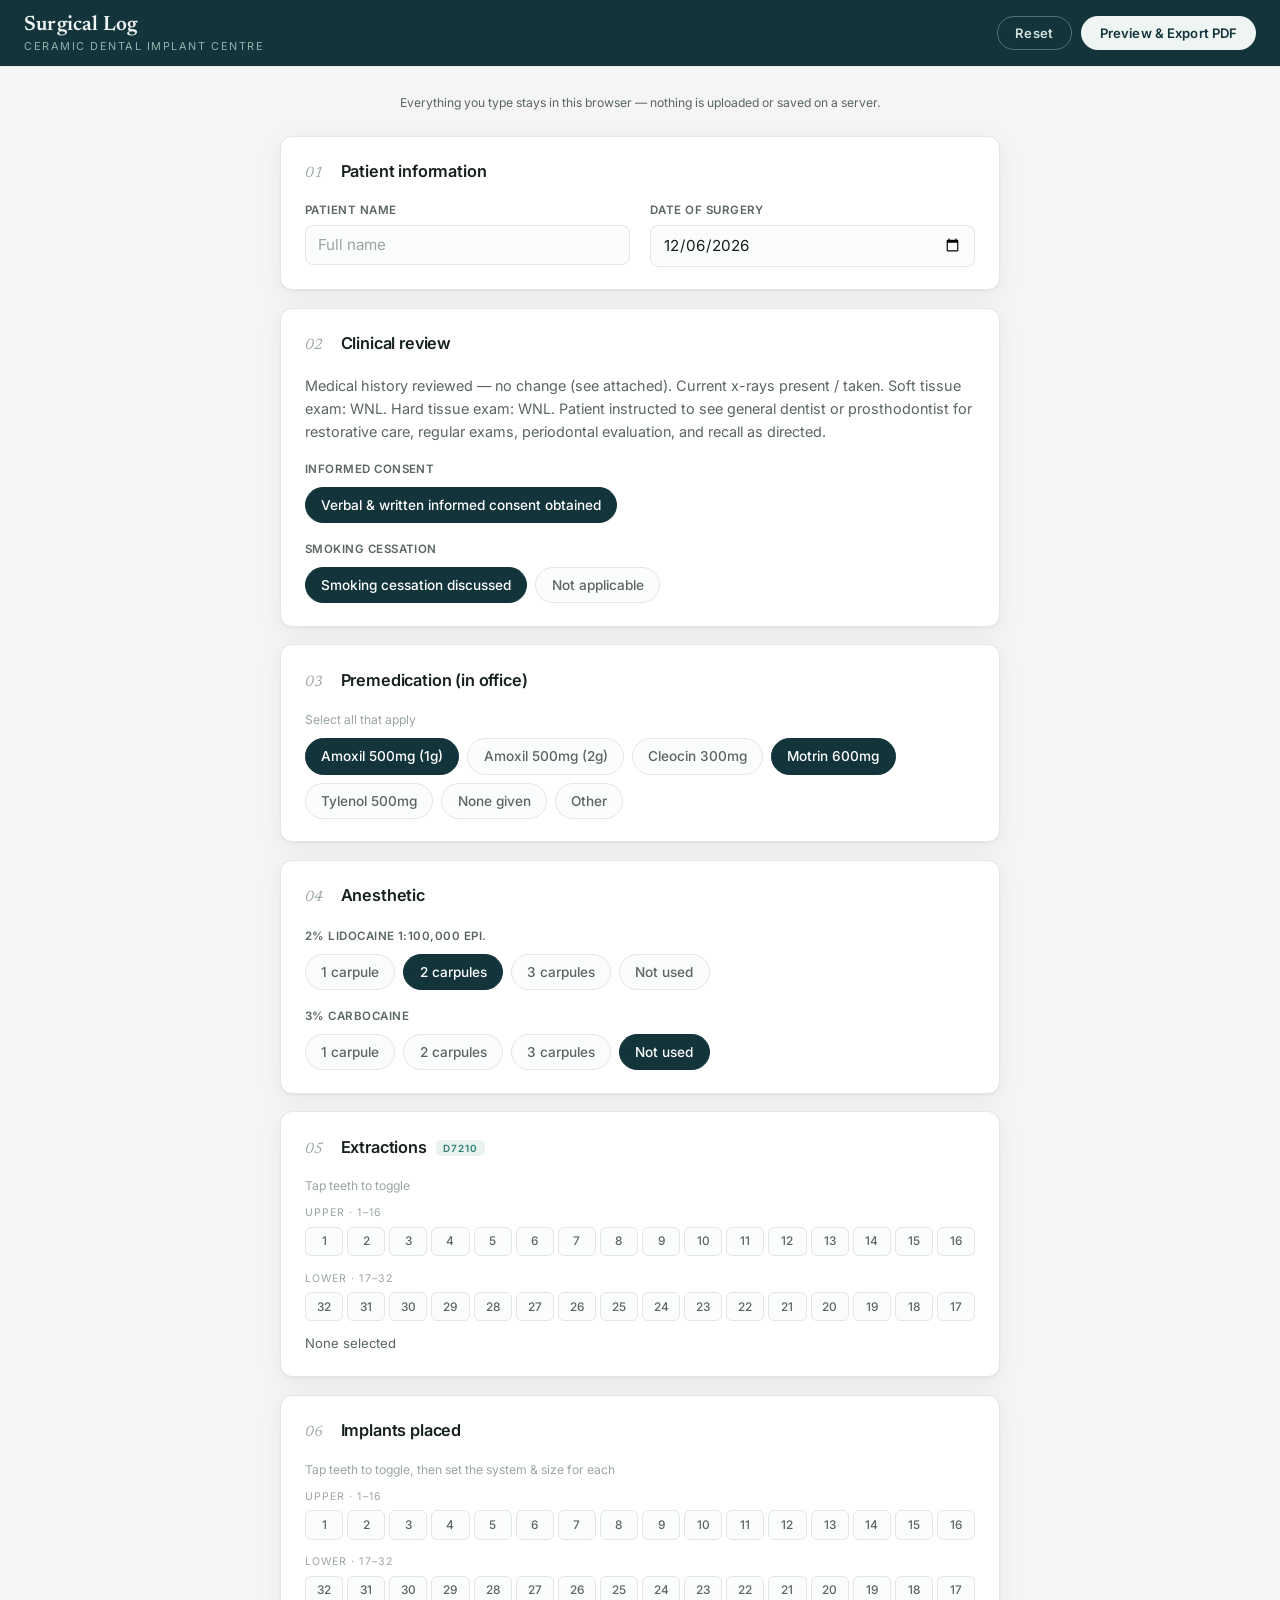
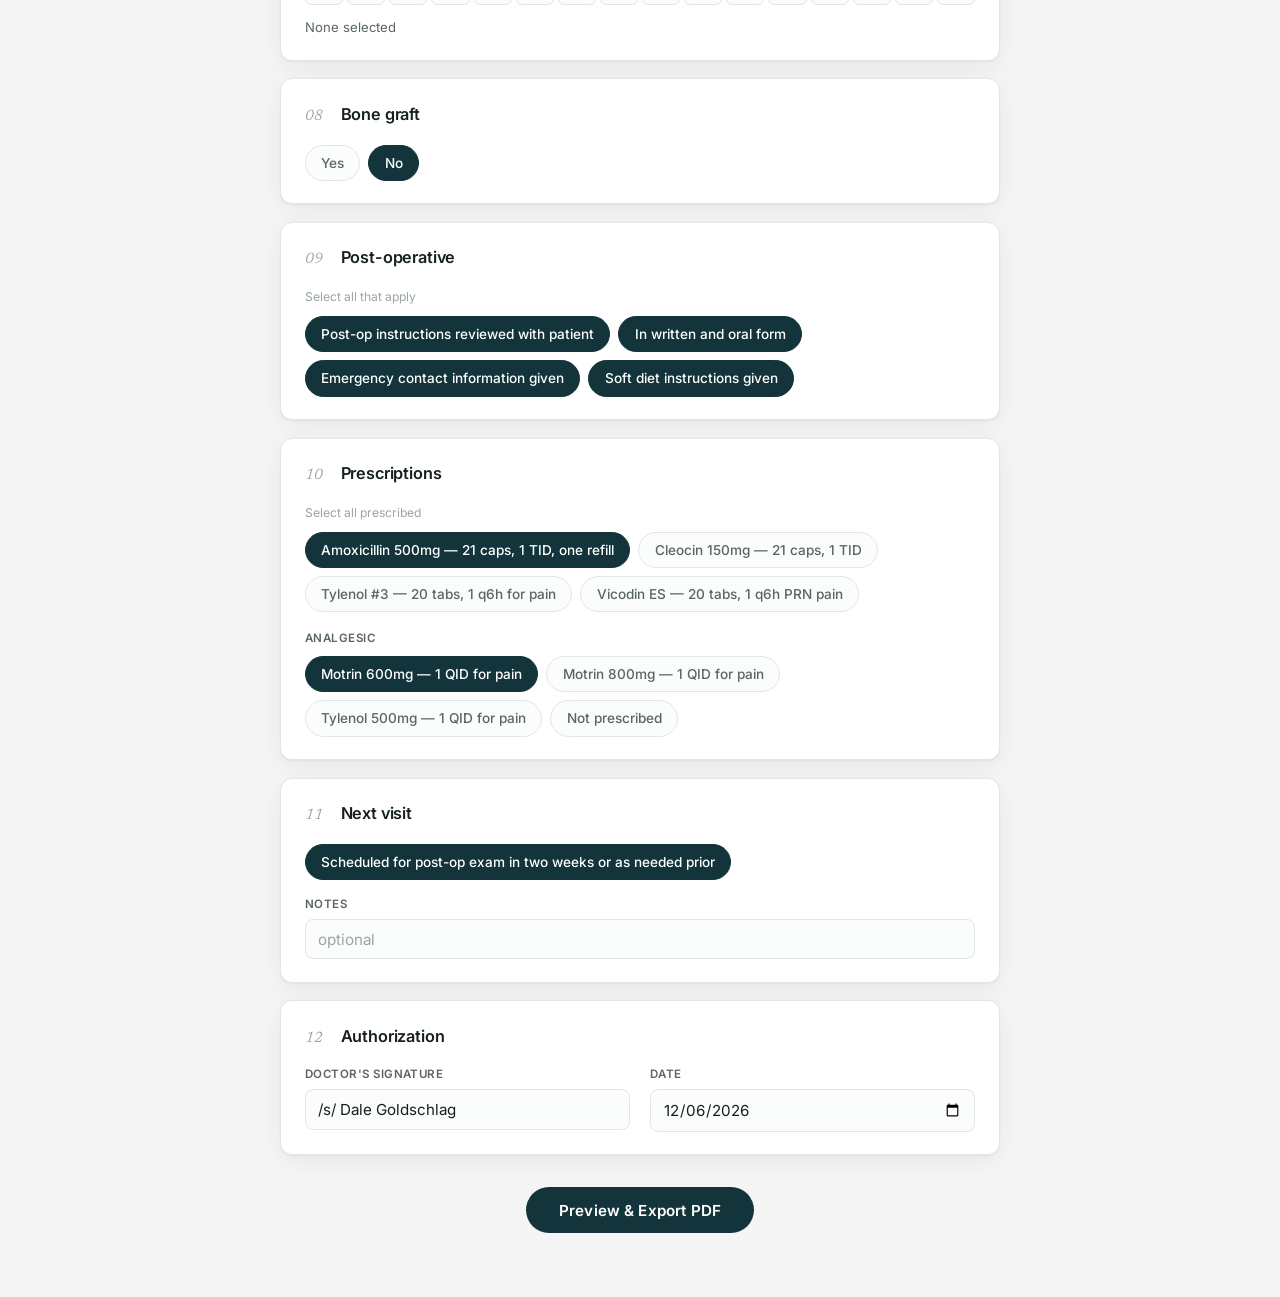
==== index.html @ 88b41957 "Rebuild surgical log as static web app with clean PDF export Clean form UI for data entry that gener" ====
<!DOCTYPE html>
<html lang="en">
<head>
<meta charset="UTF-8" />
<meta name="viewport" content="width=device-width, initial-scale=1.0, viewport-fit=cover" />
<title>Surgical Log — Ceramic Dental Implant Centre</title>
<meta name="description" content="Surgical log for the Ceramic Dental Implant Centre. Fills entirely in your browser — no data is sent anywhere." />
<meta name="theme-color" content="#13343b" />
<link rel="manifest" href="manifest.webmanifest" />
<link rel="icon" href="favicon.svg" type="image/svg+xml" />
<link rel="apple-touch-icon" href="favicon.svg" />
<meta name="apple-mobile-web-app-capable" content="yes" />
<meta name="apple-mobile-web-app-status-bar-style" content="black-translucent" />
<meta name="apple-mobile-web-app-title" content="Surgical Log" />
<link rel="preconnect" href="https://fonts.googleapis.com" />
<link rel="preconnect" href="https://fonts.gstatic.com" crossorigin />
<link href="https://fonts.googleapis.com/css2?family=Newsreader:opsz,wght@6..72,400;6..72,500;6..72,600&family=Inter:wght@400;500;600;700&display=swap" rel="stylesheet" />
<link rel="stylesheet" href="assets/app.css" />
</head>
<body>

<!-- ───────────────────────── Top bar ───────────────────────── -->
<header class="topbar">
  <div class="topbar__brand">
    <span class="topbar__title">Surgical Log</span>
    <span class="topbar__sub">Ceramic Dental Implant Centre</span>
  </div>
  <div class="topbar__actions">
    <button class="btn btn--ghost" id="resetBtn" type="button">Reset</button>
    <button class="btn btn--primary" id="previewBtn" type="button">Preview &amp; Export PDF</button>
  </div>
</header>

<main class="app" id="app">
  <p class="privacy-note">
    Everything you type stays in this browser — nothing is uploaded or saved on a server.
  </p>

  <!-- 01 Patient -->
  <section class="card" data-section="patient">
    <div class="card__head"><span class="card__num">01</span><h2>Patient information</h2></div>
    <div class="grid-2">
      <label class="field">
        <span class="field__label">Patient name</span>
        <input class="field__input" type="text" id="patientName" placeholder="Full name" autocomplete="off" />
      </label>
      <label class="field">
        <span class="field__label">Date of surgery</span>
        <input class="field__input" type="date" id="surgeryDate" />
      </label>
    </div>
  </section>

  <!-- 02 Clinical review -->
  <section class="card" data-section="clinical">
    <div class="card__head"><span class="card__num">02</span><h2>Clinical review</h2></div>
    <p class="card__note">
      Medical history reviewed — no change (see attached). Current x-rays present / taken.
      Soft tissue exam: WNL. Hard tissue exam: WNL. Patient instructed to see general dentist or
      prosthodontist for restorative care, regular exams, periodontal evaluation, and recall as directed.
    </p>
    <div class="control">
      <span class="control__label">Informed consent</span>
      <div class="chips" data-group="consent" data-mode="toggle"></div>
    </div>
    <div class="control">
      <span class="control__label">Smoking cessation</span>
      <div class="chips" data-group="smoking" data-mode="single"></div>
    </div>
  </section>

  <!-- 03 Premedication -->
  <section class="card" data-section="premed">
    <div class="card__head"><span class="card__num">03</span><h2>Premedication (in office)</h2></div>
    <span class="control__hint">Select all that apply</span>
    <div class="chips" data-group="premed" data-mode="multi"></div>
    <label class="field field--inline" id="premedOtherRow" hidden>
      <span class="field__label">Other</span>
      <input class="field__input" type="text" id="premedOther" placeholder="specify medication / dose" autocomplete="off" />
    </label>
  </section>

  <!-- 04 Anesthetic -->
  <section class="card" data-section="anesthetic">
    <div class="card__head"><span class="card__num">04</span><h2>Anesthetic</h2></div>
    <div class="control">
      <span class="control__label">2% Lidocaine 1:100,000 epi.</span>
      <div class="chips" data-group="lido" data-mode="single"></div>
    </div>
    <div class="control">
      <span class="control__label">3% Carbocaine</span>
      <div class="chips" data-group="carbo" data-mode="single"></div>
    </div>
  </section>

  <!-- 05 Extractions -->
  <section class="card" data-section="extractions">
    <div class="card__head"><span class="card__num">05</span><h2>Extractions <span class="card__code">D7210</span></h2></div>
    <span class="control__hint">Tap teeth to toggle</span>
    <div class="teeth" id="extractionTeeth"></div>
    <p class="teeth__summary" id="extractionSummary">None selected</p>
  </section>

  <!-- 06 Implants -->
  <section class="card" data-section="implants">
    <div class="card__head"><span class="card__num">06</span><h2>Implants placed</h2></div>
    <span class="control__hint">Tap teeth to toggle, then set the system &amp; size for each</span>
    <div class="teeth" id="implantTeeth"></div>
    <p class="teeth__summary" id="implantSummary">None selected</p>

    <div class="implant-details" id="implantDetails"></div>

    <div class="control" id="loadControl" hidden>
      <span class="control__label">Load type</span>
      <div class="chips" data-group="load" data-mode="single"></div>
    </div>
  </section>

  <!-- 07 Prosthetics (only when loaded) -->
  <section class="card" data-section="prosth" id="prosthSection" hidden>
    <div class="card__head"><span class="card__num">07</span><h2>Immediate load / prosthetics</h2></div>
    <div class="chips" data-group="prosth" data-mode="single"></div>
    <p class="card__note card__note--strong" id="dentureNote" hidden>
      Patient instructed not to wear for at least one week; adjustments with general dentist or prosthodontist.
    </p>
  </section>

  <!-- 08 Bone graft -->
  <section class="card" data-section="bonegraft">
    <div class="card__head"><span class="card__num">08</span><h2>Bone graft</h2></div>
    <div class="chips" data-group="bonegraft" data-mode="single"></div>

    <div class="bonegraft-details" id="bonegraftDetails" hidden>
      <span class="control__hint">Graft site — tap teeth to toggle</span>
      <div class="teeth" id="bonegraftTeeth"></div>
      <p class="teeth__summary" id="bonegraftSummary">None selected</p>

      <div class="control">
        <span class="control__label">Graft material</span>
        <div class="chips" data-group="graftMaterial" data-mode="multi"></div>
      </div>
      <div class="control">
        <span class="control__label">Additional procedures</span>
        <div class="chips" data-group="graftProcedures" data-mode="multi"></div>
      </div>
    </div>
  </section>

  <!-- 09 Post-op -->
  <section class="card" data-section="postop">
    <div class="card__head"><span class="card__num">09</span><h2>Post-operative</h2></div>
    <span class="control__hint">Select all that apply</span>
    <div class="chips" data-group="postop" data-mode="multi"></div>
  </section>

  <!-- 10 Prescriptions -->
  <section class="card" data-section="rx">
    <div class="card__head"><span class="card__num">10</span><h2>Prescriptions</h2></div>
    <span class="control__hint">Select all prescribed</span>
    <div class="chips" data-group="rx" data-mode="multi"></div>
    <div class="control">
      <span class="control__label">Analgesic</span>
      <div class="chips" data-group="analgesic" data-mode="single"></div>
    </div>
  </section>

  <!-- 11 Next visit -->
  <section class="card" data-section="nextvisit">
    <div class="card__head"><span class="card__num">11</span><h2>Next visit</h2></div>
    <div class="chips" data-group="nextvisit" data-mode="toggle"></div>
    <label class="field field--inline">
      <span class="field__label">Notes</span>
      <input class="field__input" type="text" id="nextVisitNotes" placeholder="optional" autocomplete="off" />
    </label>
  </section>

  <!-- 12 Authorization -->
  <section class="card" data-section="auth">
    <div class="card__head"><span class="card__num">12</span><h2>Authorization</h2></div>
    <div class="grid-2">
      <label class="field">
        <span class="field__label">Doctor's signature</span>
        <input class="field__input" type="text" id="signature" />
      </label>
      <label class="field">
        <span class="field__label">Date</span>
        <input class="field__input" type="date" id="sigDate" />
      </label>
    </div>
  </section>

  <div class="app__footer">
    <button class="btn btn--primary btn--lg" id="previewBtn2" type="button">Preview &amp; Export PDF</button>
  </div>
</main>

<!-- ───────────────────────── Preview / export ───────────────────────── -->
<div class="overlay" id="previewOverlay" aria-hidden="true">
  <div class="overlay__bar">
    <span class="overlay__title">Document preview</span>
    <div class="overlay__actions">
      <button class="btn btn--ghost" id="closePreview" type="button">Back to form</button>
      <button class="btn btn--primary" id="savePdf" type="button">Save as PDF</button>
    </div>
  </div>
  <div class="overlay__scroll">
    <article class="note" id="note"></article>
  </div>
</div>

<script src="assets/app.js"></script>
</body>
</html>
---- assets/app.css ----
/* ============================================================
   Surgical Log — Ceramic Dental Implant Centre
   Form UI + typeset operative-note document
   ============================================================ */

*, *::before, *::after { box-sizing: border-box; margin: 0; padding: 0; }
[hidden] { display: none !important; }

:root {
  --bg:        #f4f5f4;
  --surface:   #ffffff;
  --ink:       #16201f;
  --ink-soft:  #5a6664;
  --ink-faint: #9aa6a3;
  --line:      #e2e6e4;
  --line-soft: #eceeed;
  --brand:     #13343b;   /* deep teal */
  --brand-2:   #1f5e63;
  --accent:    #2f7d76;
  --accent-bg: #e8f2ef;
  --danger:    #9a3b34;
  --radius:    12px;
  --radius-sm: 8px;
  --shadow:    0 1px 2px rgba(20,40,40,.05), 0 6px 24px rgba(20,40,40,.06);
  --sans: "Inter", system-ui, -apple-system, "Segoe UI", Roboto, sans-serif;
  --serif: "Newsreader", Georgia, "Times New Roman", serif;
}

html { background: var(--bg); }
body {
  font-family: var(--sans);
  color: var(--ink);
  background: var(--bg);
  -webkit-font-smoothing: antialiased;
  line-height: 1.5;
}

/* ───────────────── Top bar ───────────────── */
.topbar {
  position: sticky;
  top: 0;
  z-index: 20;
  display: flex;
  align-items: center;
  justify-content: space-between;
  gap: 1rem;
  padding: .85rem 1.5rem;
  padding-top: max(.85rem, env(safe-area-inset-top));
  background: var(--brand);
  color: #eef5f3;
  box-shadow: 0 1px 0 rgba(0,0,0,.04);
}
.topbar__brand { display: flex; flex-direction: column; line-height: 1.15; }
.topbar__title { font-family: var(--serif); font-size: 1.3rem; font-weight: 600; letter-spacing: .01em; }
.topbar__sub { font-size: .68rem; letter-spacing: .14em; text-transform: uppercase; color: #8fb3ab; margin-top: 2px; }
.topbar__actions { display: flex; gap: .6rem; }

/* ───────────────── Buttons ───────────────── */
.btn {
  font-family: var(--sans);
  font-size: .82rem;
  font-weight: 600;
  letter-spacing: .01em;
  border: 1px solid transparent;
  border-radius: 999px;
  padding: .5rem 1.1rem;
  cursor: pointer;
  transition: transform .04s ease, background .15s ease, border-color .15s ease, color .15s ease;
  white-space: nowrap;
}
.btn:active { transform: translateY(1px); }
.btn--primary { background: #eef5f3; color: var(--brand); }
.btn--primary:hover { background: #ffffff; }
.btn--ghost { background: transparent; color: #cfe0db; border-color: rgba(207,224,219,.35); }
.btn--ghost:hover { border-color: rgba(207,224,219,.7); color: #fff; }
.btn--lg { font-size: .95rem; padding: .8rem 2rem; }

/* In the form footer / overlay the primary button needs the inverse palette */
.app__footer .btn--primary,
.overlay__actions .btn--primary { background: var(--brand); color: #fff; }
.app__footer .btn--primary:hover,
.overlay__actions .btn--primary:hover { background: var(--brand-2); }
.overlay__actions .btn--ghost { color: var(--ink-soft); border-color: var(--line); }
.overlay__actions .btn--ghost:hover { border-color: var(--ink-soft); color: var(--ink); }

/* ───────────────── Layout ───────────────── */
.app { max-width: 760px; margin: 0 auto; padding: 1.5rem 1.25rem 4rem; }
.privacy-note {
  font-size: .76rem;
  color: var(--ink-soft);
  text-align: center;
  margin: .25rem 0 1.5rem;
}

.card {
  background: var(--surface);
  border: 1px solid var(--line);
  border-radius: var(--radius);
  box-shadow: var(--shadow);
  padding: 1.4rem 1.5rem;
  margin-bottom: 1.1rem;
}
.card__head { display: flex; align-items: baseline; gap: .7rem; margin-bottom: 1rem; }
.card__num {
  font-family: var(--serif);
  font-size: .95rem;
  font-style: italic;
  color: var(--ink-faint);
  min-width: 1.6em;
}
.card__head h2 { font-size: 1.02rem; font-weight: 600; letter-spacing: -.01em; }
.card__code {
  font-size: .62rem; font-weight: 600; letter-spacing: .1em;
  color: var(--accent); background: var(--accent-bg);
  padding: 2px 7px; border-radius: 5px; vertical-align: middle; margin-left: .35rem;
}
.card__note {
  font-size: .9rem;
  color: var(--ink-soft);
  line-height: 1.6;
  margin-bottom: 1rem;
}
.card__note--strong { color: var(--ink); }

/* ───────────────── Fields ───────────────── */
.grid-2 { display: grid; grid-template-columns: 1fr 1fr; gap: 1rem 1.25rem; }
.field { display: flex; flex-direction: column; gap: .35rem; }
.field--inline { margin-top: 1rem; }
.field__label { font-size: .72rem; font-weight: 600; letter-spacing: .04em; text-transform: uppercase; color: var(--ink-soft); }
.field__input {
  font-family: var(--sans);
  font-size: .95rem;
  color: var(--ink);
  background: #fbfcfc;
  border: 1px solid var(--line);
  border-radius: var(--radius-sm);
  padding: .6rem .75rem;
  outline: none;
  transition: border-color .15s ease, box-shadow .15s ease;
  width: 100%;
}
.field__input:focus { border-color: var(--accent); box-shadow: 0 0 0 3px var(--accent-bg); }
.field__input::placeholder { color: var(--ink-faint); }

/* ───────────────── Controls / chips ───────────────── */
.control { margin-top: 1.1rem; }
.control:first-of-type { margin-top: 0; }
.control__label { display: block; font-size: .72rem; font-weight: 600; letter-spacing: .04em; text-transform: uppercase; color: var(--ink-soft); margin-bottom: .55rem; }
.control__hint { display: block; font-size: .76rem; color: var(--ink-faint); margin-bottom: .6rem; }

.chips { display: flex; flex-wrap: wrap; gap: .5rem; }
.chip {
  font-family: var(--sans);
  font-size: .85rem;
  font-weight: 500;
  color: var(--ink-soft);
  background: #fbfcfc;
  border: 1.5px solid var(--line);
  border-radius: 999px;
  padding: .5rem .95rem;
  cursor: pointer;
  user-select: none;
  -webkit-user-select: none;
  transition: all .12s ease;
  text-align: left;
  line-height: 1.35;
}
.chip:hover { border-color: var(--accent); color: var(--ink); }
.chip[aria-pressed="true"] {
  background: var(--brand);
  border-color: var(--brand);
  color: #fff;
}
.chip--wide { max-width: 100%; }

/* ───────────────── Teeth selector ───────────────── */
.teeth { display: flex; flex-direction: column; gap: .9rem; }
.teeth__arch { }
.teeth__arch-label { font-size: .66rem; letter-spacing: .1em; text-transform: uppercase; color: var(--ink-faint); margin-bottom: .35rem; }
.teeth__row { display: grid; grid-template-columns: repeat(16, 1fr); gap: 4px; }
.tooth {
  font-family: var(--sans);
  font-size: .74rem;
  font-weight: 500;
  color: var(--ink-soft);
  background: #fbfcfc;
  border: 1.5px solid var(--line);
  border-radius: 6px;
  padding: .42rem 0;
  cursor: pointer;
  user-select: none;
  -webkit-user-select: none;
  transition: all .1s ease;
}
.tooth:hover { border-color: var(--accent); color: var(--ink); }
.tooth[aria-pressed="true"] { background: var(--accent); border-color: var(--accent); color: #fff; }
.teeth__summary { font-size: .82rem; color: var(--ink-soft); margin-top: .8rem; }
.teeth__summary--active { color: var(--ink); font-weight: 500; }

/* ───────────────── Implant per-tooth details ───────────────── */
.implant-details:not(:empty) { margin-top: 1.2rem; display: flex; flex-direction: column; gap: .9rem; }
.implant-row {
  border: 1px solid var(--line);
  border-radius: var(--radius-sm);
  padding: .9rem 1rem;
  background: #fbfcfc;
}
.implant-row__head { display: flex; align-items: center; justify-content: space-between; margin-bottom: .6rem; }
.implant-row__tooth { font-weight: 600; font-size: .92rem; }
.implant-row__size { font-size: .82rem; color: var(--accent); font-weight: 600; }
.implant-row__size:empty::before { content: "size not set"; color: var(--ink-faint); font-weight: 400; }

.matrix { margin-top: .75rem; overflow-x: auto; }
.matrix table { border-collapse: collapse; font-size: .76rem; }
.matrix th, .matrix td { padding: 0; text-align: center; }
.matrix thead th { font-weight: 600; color: var(--ink-soft); padding: 0 0 .35rem; }
.matrix tbody th { font-weight: 600; color: var(--ink-soft); padding-right: .5rem; text-align: right; white-space: nowrap; }
.matrix__corner { font-size: .6rem !important; color: var(--ink-faint) !important; font-weight: 500 !important; text-align: right !important; padding-right: .5rem !important; }
.matrix__cell {
  width: 44px; height: 34px;
  border: 1.5px solid var(--line);
  border-radius: 6px;
  background: #fff;
  color: var(--ink-soft);
  font-size: .78rem;
  font-weight: 500;
  cursor: pointer;
  transition: all .1s ease;
  margin: 2px;
}
.matrix__cell:hover { border-color: var(--accent); color: var(--ink); }
.matrix__cell[aria-pressed="true"] { background: var(--accent); border-color: var(--accent); color: #fff; }
.matrix__axis { font-size: .62rem; letter-spacing: .08em; text-transform: uppercase; color: var(--ink-faint); margin: .2rem 0; }

/* ───────────────── Footer ───────────────── */
.app__footer { display: flex; justify-content: center; margin-top: 2rem; }

/* ───────────────── Preview overlay ───────────────── */
.overlay {
  position: fixed;
  inset: 0;
  z-index: 50;
  background: #d9dedc;
  display: none;
  flex-direction: column;
}
.overlay.open { display: flex; }
.overlay__bar {
  display: flex;
  align-items: center;
  justify-content: space-between;
  padding: .8rem 1.25rem;
  padding-top: max(.8rem, env(safe-area-inset-top));
  background: var(--surface);
  border-bottom: 1px solid var(--line);
}
.overlay__title { font-weight: 600; font-size: .95rem; }
.overlay__actions { display: flex; gap: .6rem; }
.overlay__scroll { flex: 1; overflow: auto; padding: 1.5rem 1rem 3rem; display: flex; justify-content: center; }

/* ───────────────── The note document (screen preview) ───────────────── */
.note {
  width: 8.5in;
  max-width: 100%;
  min-height: 11in;
  background: #fff;
  color: #111;
  box-shadow: 0 4px 30px rgba(0,0,0,.14);
  padding: 0.7in 0.75in;
  font-family: var(--sans);
  font-size: 11.5pt;
  line-height: 1.5;
  transform-origin: top center;
}
.note__header { text-align: center; border-bottom: 2px solid #111; padding-bottom: .5rem; margin-bottom: 1rem; }
.note__title { font-family: var(--serif); font-size: 20pt; font-weight: 600; letter-spacing: .01em; }
.note__org { font-size: 9.5pt; letter-spacing: .18em; text-transform: uppercase; color: #555; margin-top: 3px; }

.note__meta { display: flex; justify-content: space-between; gap: 1rem; margin-bottom: 1rem; font-size: 11pt; }
.note__meta b { font-weight: 600; }
.note__meta span { color: #333; }

.note__section { margin-bottom: .7rem; }
.note__h { font-size: 8.5pt; font-weight: 700; letter-spacing: .1em; text-transform: uppercase; color: #444; margin-bottom: .15rem; }
.note__p { font-size: 11pt; line-height: 1.5; color: #111; margin: 0; }
.note__p + .note__p { margin-top: .35rem; }

.note__sig { margin-top: 1.6rem; padding-top: .8rem; border-top: 1px solid #bbb; display: flex; justify-content: space-between; align-items: flex-end; }
.note__sig-name { font-size: 13pt; }
.note__sig-name small { display: block; font-size: 8pt; letter-spacing: .1em; text-transform: uppercase; color: #666; margin-top: 4px; font-weight: 600; }
.note__sig-date { font-size: 11pt; color: #333; }

.note__empty { color: #999; font-style: italic; }

/* ───────────────── Print ───────────────── */
@page { size: letter; margin: 0.5in; }

@media print {
  html, body { background: #fff !important; }
  .topbar, .app { display: none !important; }
  .overlay {
    position: static !important;
    display: block !important;
    background: #fff !important;
  }
  .overlay__bar { display: none !important; }
  .overlay__scroll { display: block !important; padding: 0 !important; overflow: visible !important; }
  .note {
    width: auto !important;
    max-width: none !important;
    min-height: 0 !important;
    box-shadow: none !important;
    padding: 0 !important;
    margin: 0 !important;
  }
}

/* ───────────────── Responsive ───────────────── */
@media (max-width: 620px) {
  .topbar { padding: .75rem 1rem; padding-top: max(.75rem, env(safe-area-inset-top)); }
  .topbar__actions .btn { padding: .45rem .8rem; font-size: .76rem; }
  .topbar__actions #resetBtn { display: none; }
  .app { padding: 1rem .85rem 4rem; }
  .card { padding: 1.15rem 1rem; }
  .grid-2 { grid-template-columns: 1fr; }
  .teeth__row { grid-template-columns: repeat(8, 1fr); }
  .matrix__cell { width: 40px; }
}
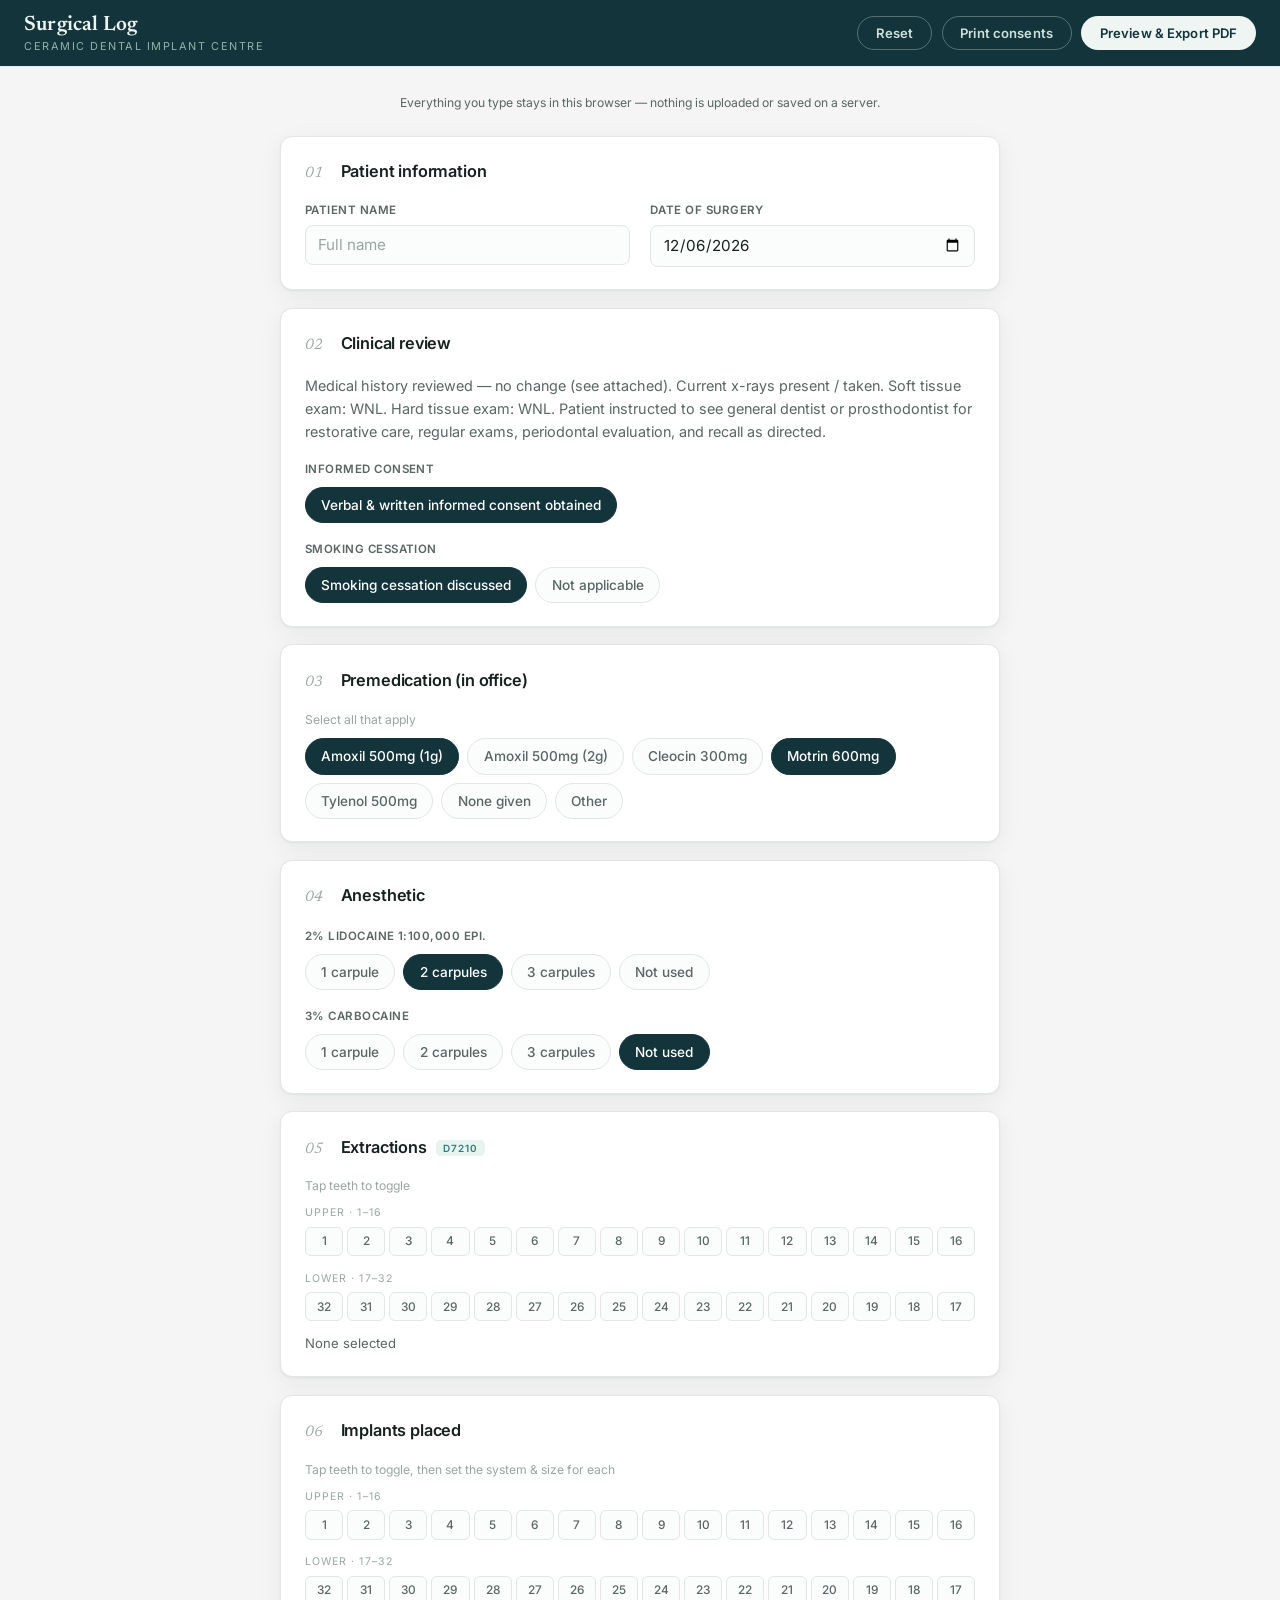
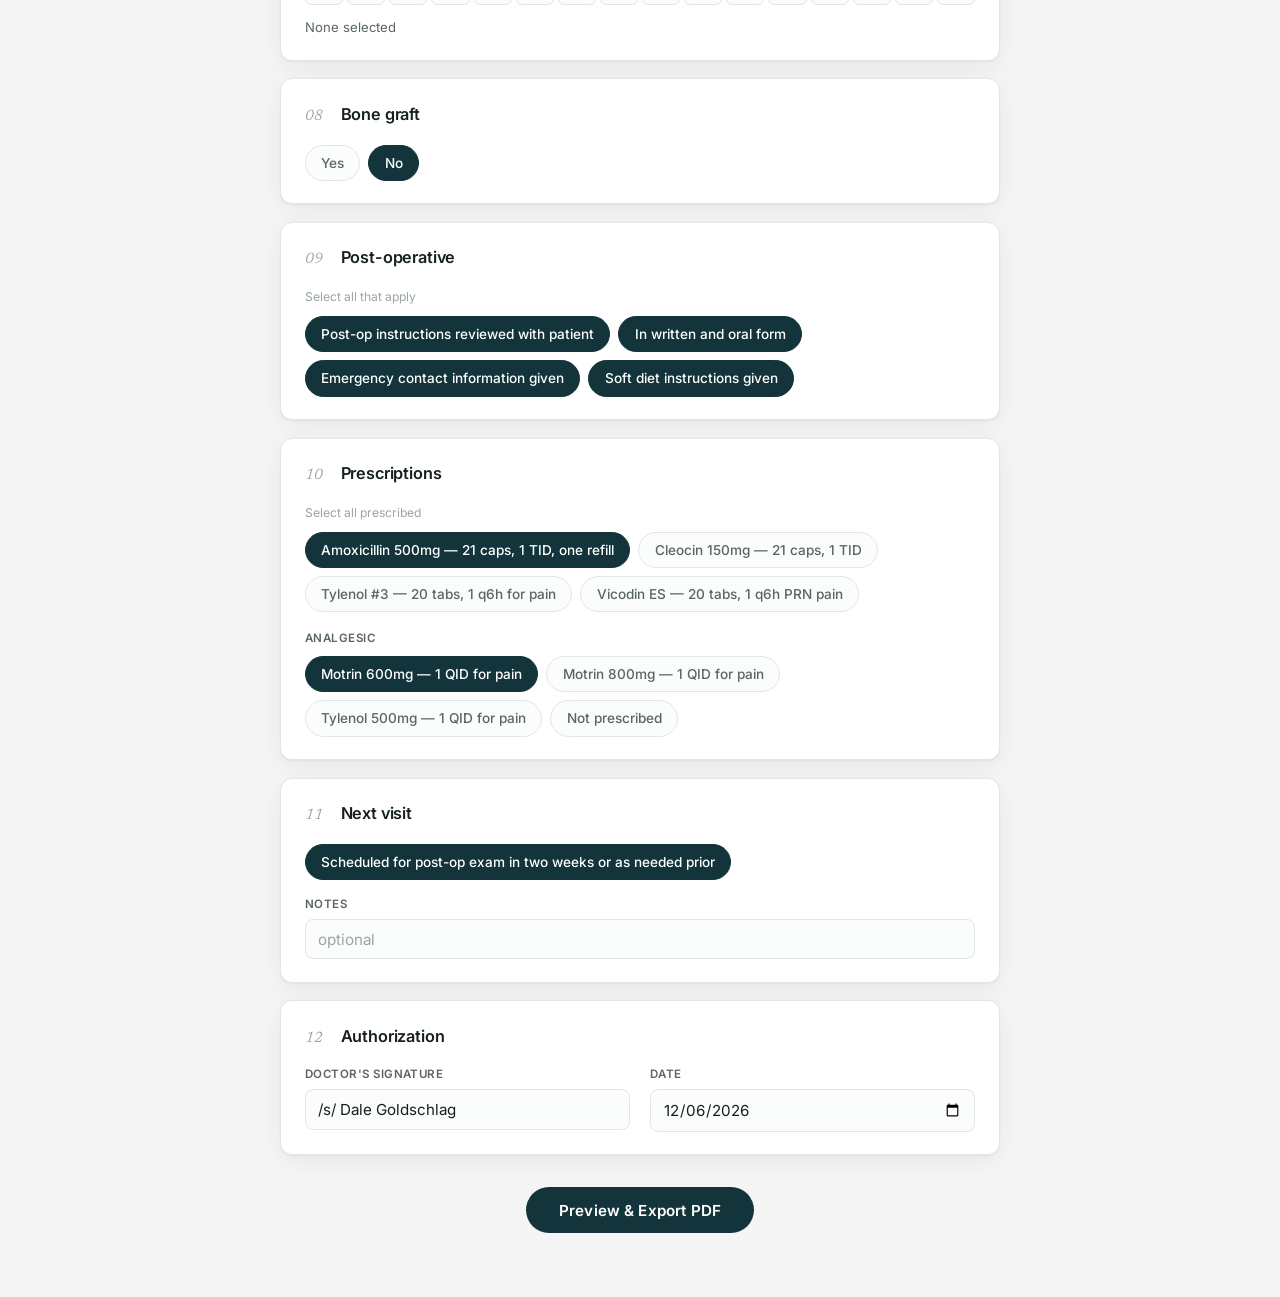
==== commit 709d0afc: "Add Print Consents button: 9-page CDIC consent packet Reproduces the CDIC_Consent tab as a printable" ====
--- a/index.html
+++ b/index.html
@@ -27,6 +27,7 @@
   </div>
   <div class="topbar__actions">
     <button class="btn btn--ghost" id="resetBtn" type="button">Reset</button>
+    <button class="btn btn--ghost" id="printConsentsBtn" type="button">Print consents</button>
     <button class="btn btn--primary" id="previewBtn" type="button">Preview &amp; Export PDF</button>
   </div>
 </header>
@@ -197,7 +198,7 @@
 <!-- ───────────────────────── Preview / export ───────────────────────── -->
 <div class="overlay" id="previewOverlay" aria-hidden="true">
   <div class="overlay__bar">
-    <span class="overlay__title">Document preview</span>
+    <span class="overlay__title" id="overlayTitle">Document preview</span>
     <div class="overlay__actions">
       <button class="btn btn--ghost" id="closePreview" type="button">Back to form</button>
       <button class="btn btn--primary" id="savePdf" type="button">Save as PDF</button>
@@ -205,9 +206,11 @@
   </div>
   <div class="overlay__scroll">
     <article class="note" id="note"></article>
+    <div class="consent-doc" id="consentDoc"></div>
   </div>
 </div>
 
+<script src="assets/consents.js"></script>
 <script src="assets/app.js"></script>
 </body>
 </html>
--- a/assets/app.css
+++ b/assets/app.css
@@ -292,6 +292,49 @@
 
 .note__empty { color: #999; font-style: italic; }
 
+/* ───────────────── Consent packet (multi-page) ───────────────── */
+#consentDoc { display: none; }
+.overlay.mode-consents #note { display: none; }
+.overlay.mode-consents #consentDoc { display: flex; }
+
+.consent-doc { flex-direction: column; align-items: center; gap: 1.5rem; }
+.consent-page {
+  width: 8.5in;
+  max-width: 100%;
+  min-height: 11in;
+  background: #fff;
+  color: #111;
+  box-shadow: 0 4px 30px rgba(0,0,0,.14);
+  padding: 0.55in 0.6in;
+  font-family: var(--sans);
+  font-size: 10.5pt;
+  line-height: 1.42;
+  transform-origin: top center;
+}
+.cpage__header {
+  display: flex; justify-content: space-between; gap: 1rem;
+  font-size: 10pt; padding-bottom: .35rem; margin-bottom: .7rem;
+  border-bottom: 1px solid #999;
+}
+.cpage__org { text-align: center; font-family: var(--serif); font-size: 13pt; font-weight: 600; margin-bottom: .2rem; }
+.cpage__title { text-align: center; font-size: 13pt; font-weight: 700; line-height: 1.3; margin: .2rem 0 .9rem; }
+.cpage__subtitle { text-align: center; font-size: 10.5pt; font-weight: 600; color: #444; margin-top: -.6rem; margin-bottom: .9rem; }
+.cpage__h { font-weight: 700; font-size: 11pt; margin: .7rem 0 .3rem; }
+.cpage p { margin: 0 0 .55rem; }
+.cpage__field { margin: 0 0 .6rem; }
+.cpage__field b { font-weight: 600; }
+.cpage ol.cpage__list { margin: 0 0 .55rem; padding-left: 1.4rem; }
+.cpage ol.cpage__list li { margin-bottom: .4rem; }
+.cpage__numlist { display: flex; gap: .5rem; margin-bottom: .5rem; }
+.cpage__numlist .n { font-weight: 700; flex-shrink: 0; }
+
+/* signature blocks */
+.sig-row { display: flex; gap: 1.4rem; margin-top: 1.1rem; align-items: flex-end; flex-wrap: wrap; }
+.sig { flex: 1; min-width: 160px; }
+.sig--date { flex: 0 0 1.4in; min-width: 1.2in; }
+.sig__line { border-bottom: 1px solid #000; min-height: 1.25rem; padding: 0 2px 1px; font-size: 10.5pt; }
+.sig__lbl { font-size: 8.5pt; color: #555; margin-top: 2px; letter-spacing: .02em; }
+
 /* ───────────────── Print ───────────────── */
 @page { size: letter; margin: 0.5in; }
 
@@ -313,6 +356,25 @@
     padding: 0 !important;
     margin: 0 !important;
   }
+
+  /* show only the active document */
+  .overlay:not(.mode-consents) #consentDoc { display: none !important; }
+  .overlay.mode-consents #note { display: none !important; }
+
+  /* consent packet: one Excel page = one printed page */
+  .overlay.mode-consents #consentDoc { display: block !important; }
+  .consent-doc { gap: 0 !important; }
+  .consent-page {
+    width: auto !important;
+    max-width: none !important;
+    min-height: 0 !important;
+    box-shadow: none !important;
+    padding: 0 !important;
+    margin: 0 !important;
+    page-break-after: always;
+    break-after: page;
+  }
+  .consent-page:last-child { page-break-after: auto; break-after: auto; }
 }
 
 /* ───────────────── Responsive ───────────────── */
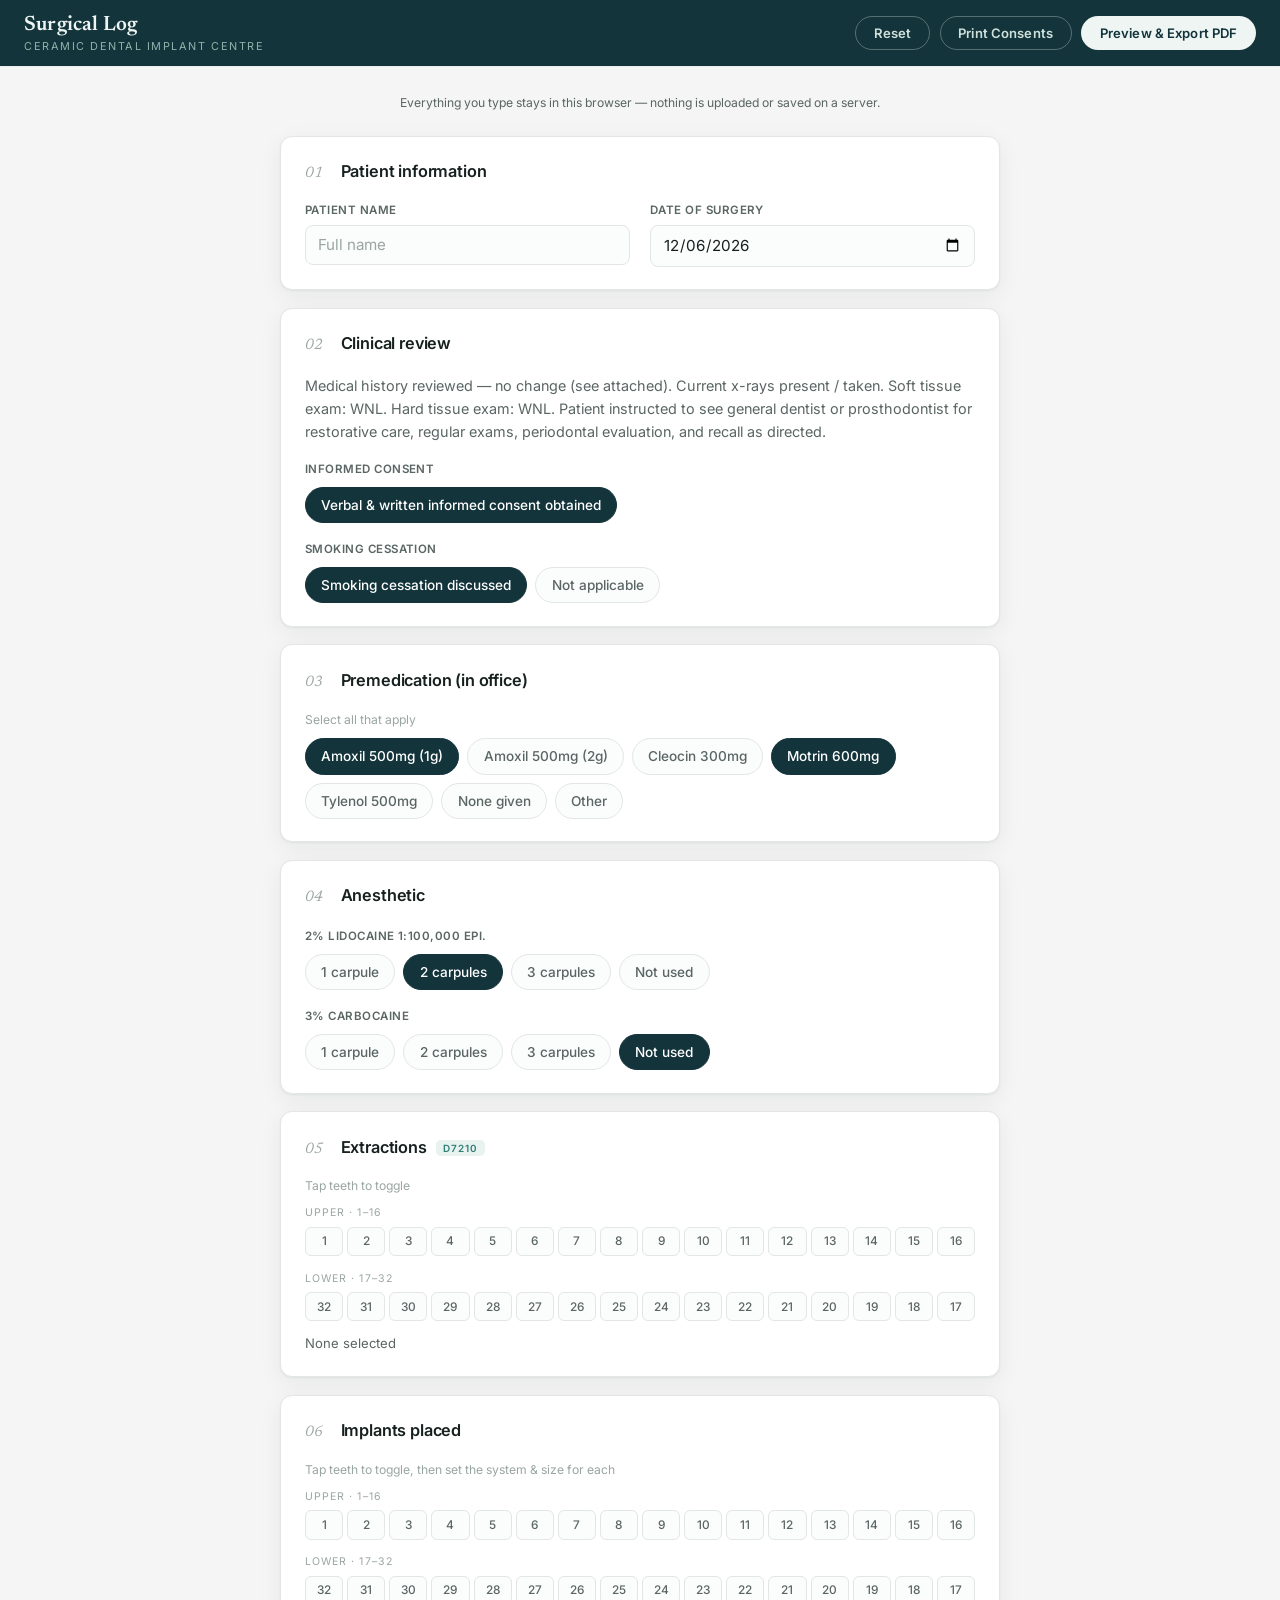
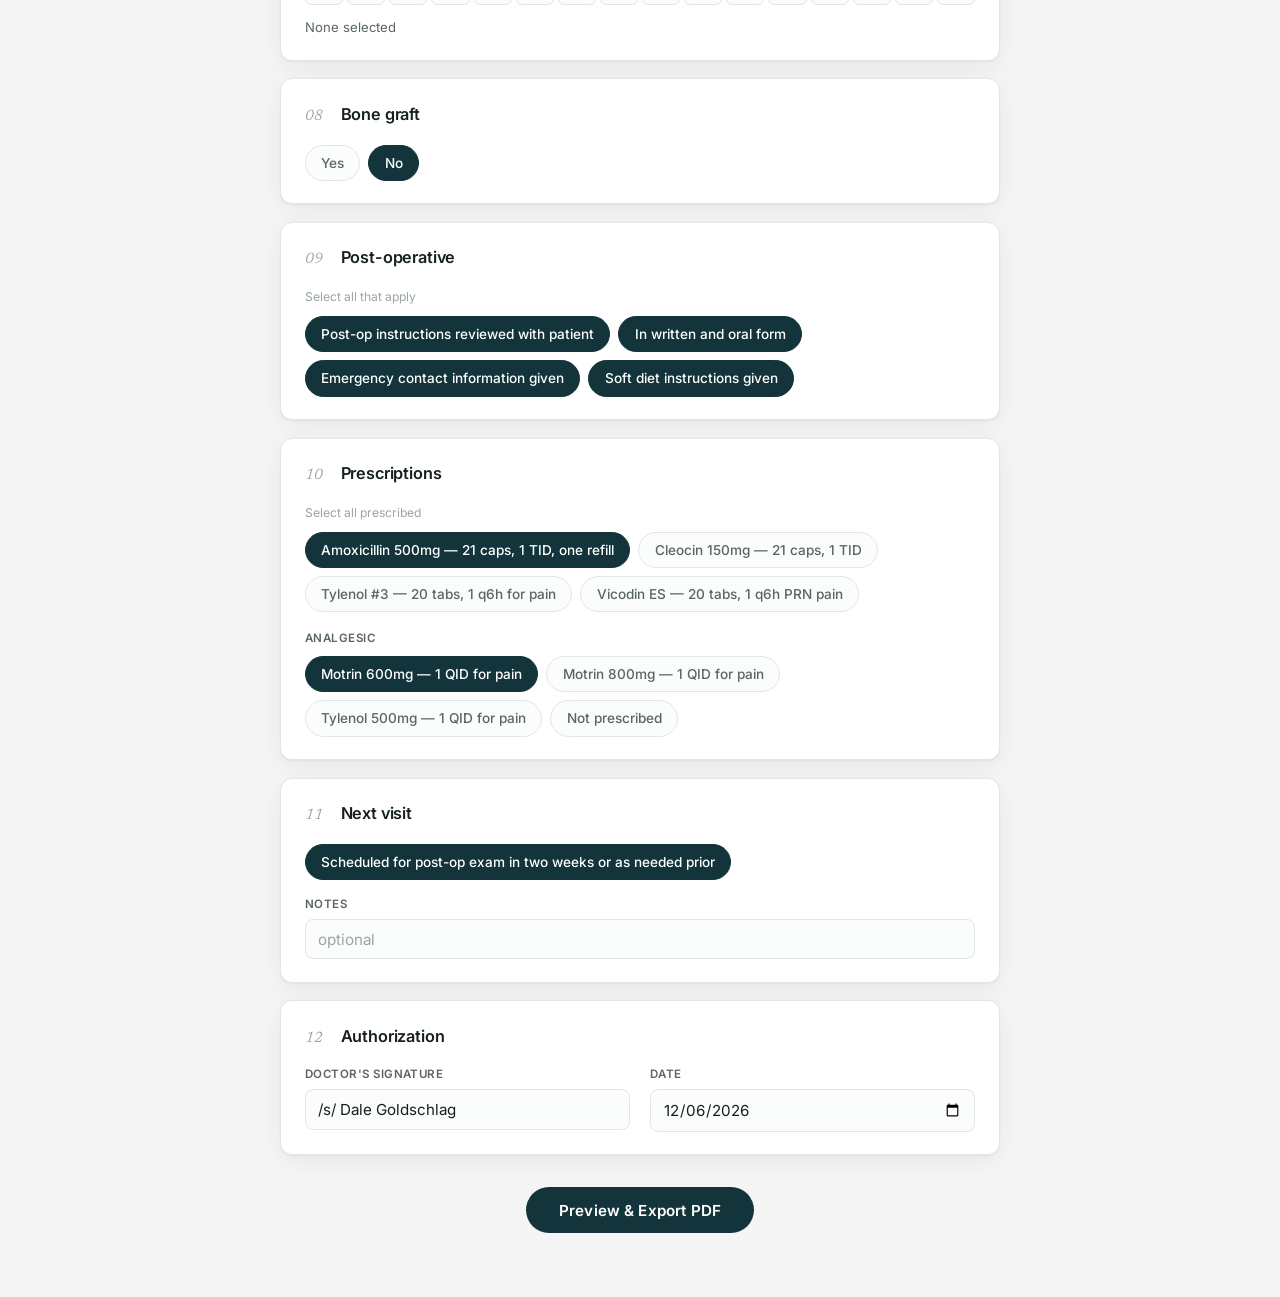
==== commit c69a6b4f: "Capitalize "Consents" in the Print Consents button label Co-Authored-By: Claude Fable 5 <noreply@ant" ====
--- a/index.html
+++ b/index.html
@@ -27,7 +27,7 @@
   </div>
   <div class="topbar__actions">
     <button class="btn btn--ghost" id="resetBtn" type="button">Reset</button>
-    <button class="btn btn--ghost" id="printConsentsBtn" type="button">Print consents</button>
+    <button class="btn btn--ghost" id="printConsentsBtn" type="button">Print Consents</button>
     <button class="btn btn--primary" id="previewBtn" type="button">Preview &amp; Export PDF</button>
   </div>
 </header>
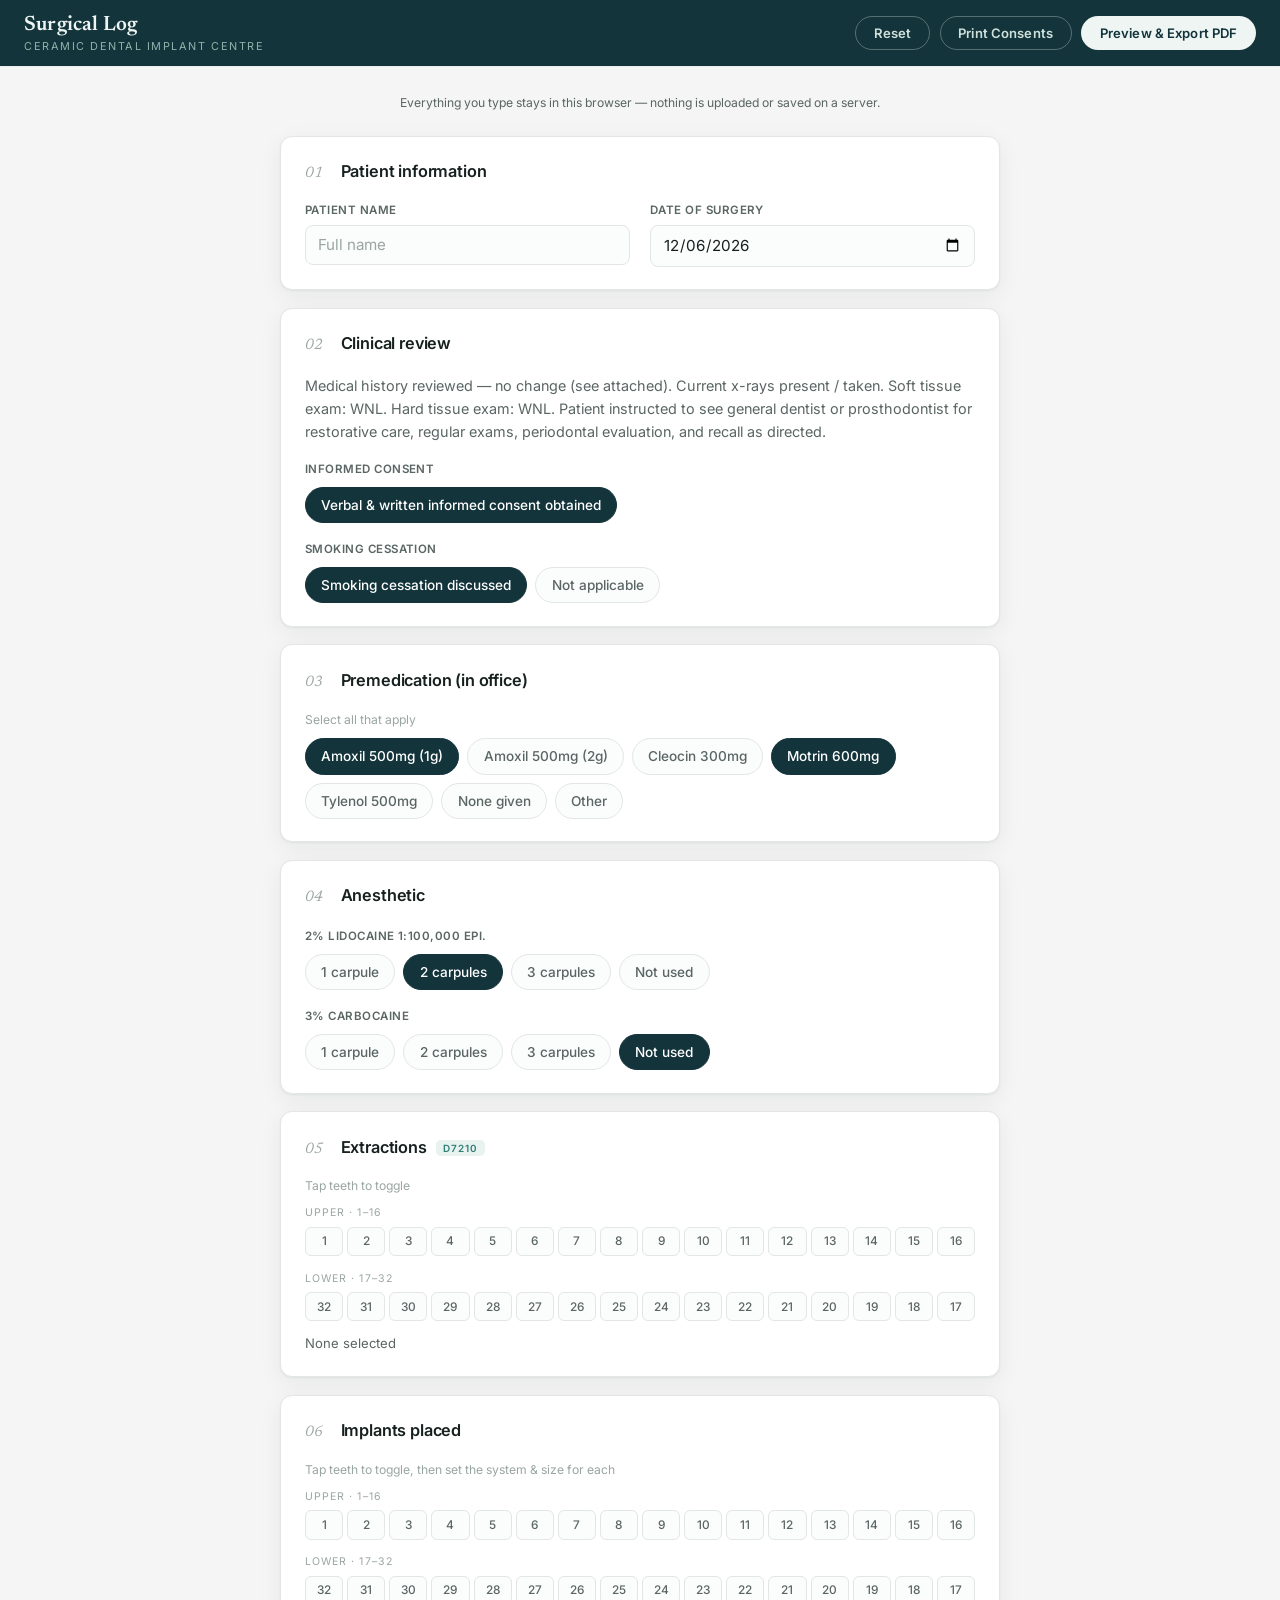
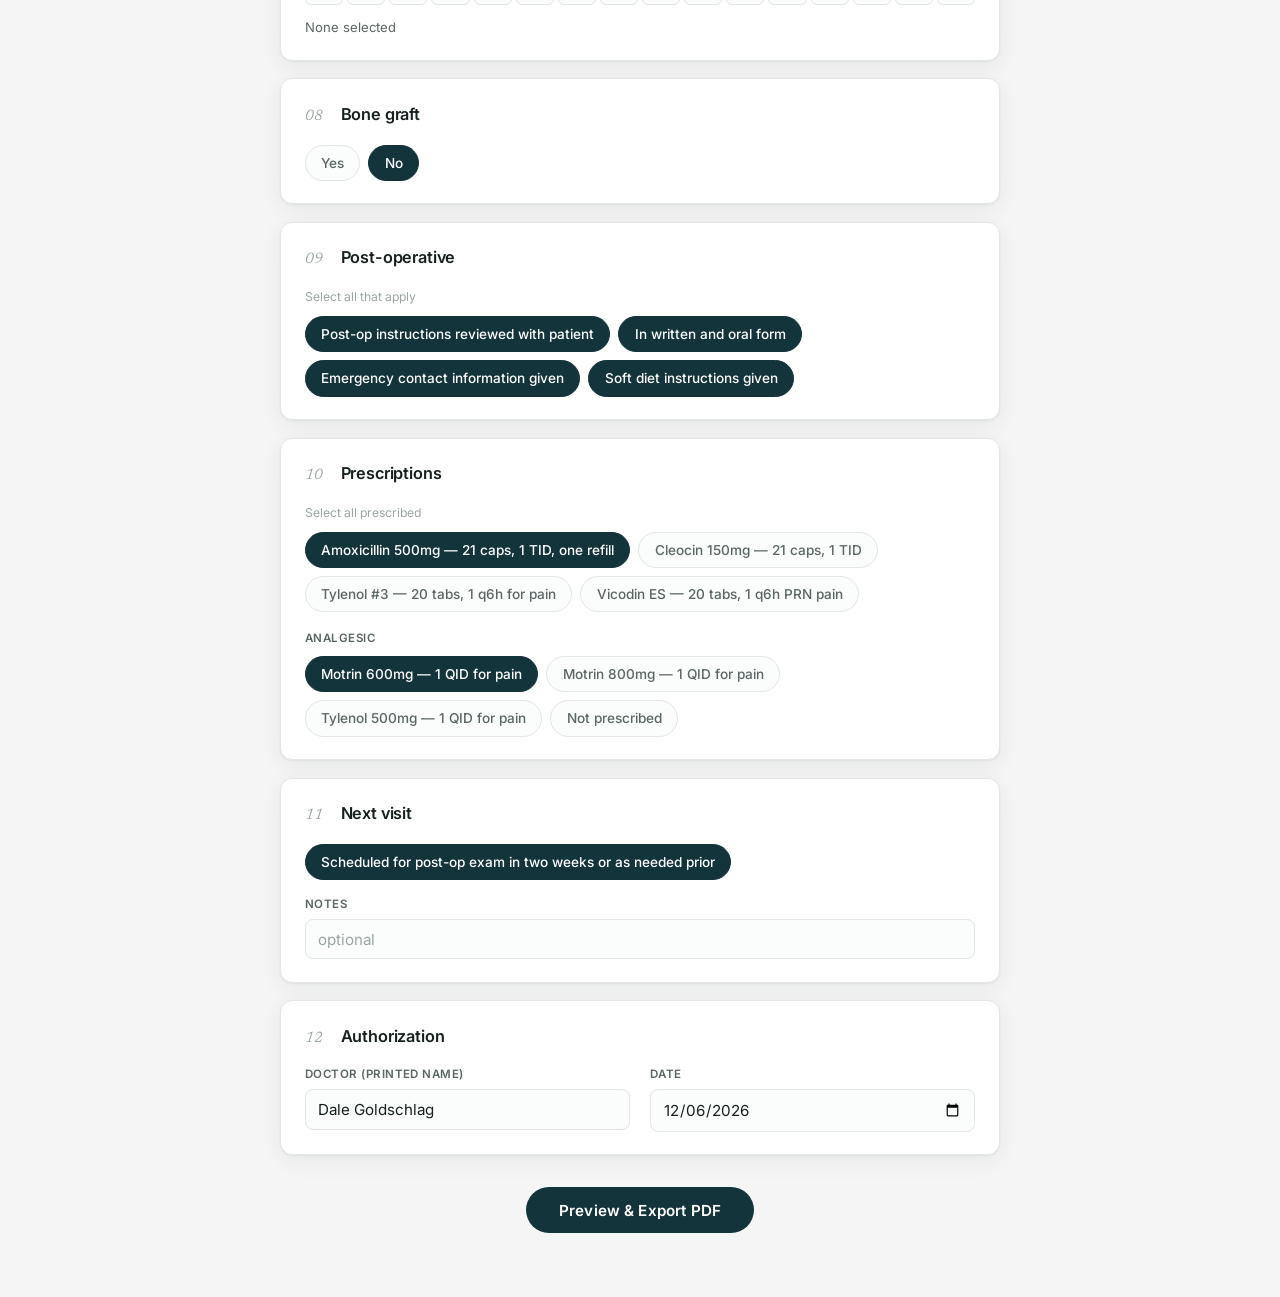
==== commit 09ee3635: "Use the signature image on the surgical-log note (replace "/s/") The note's signature block now show" ====
--- a/index.html
+++ b/index.html
@@ -180,7 +180,7 @@
     <div class="card__head"><span class="card__num">12</span><h2>Authorization</h2></div>
     <div class="grid-2">
       <label class="field">
-        <span class="field__label">Doctor's signature</span>
+        <span class="field__label">Doctor (printed name)</span>
         <input class="field__input" type="text" id="signature" />
       </label>
       <label class="field">
@@ -210,6 +210,22 @@
   </div>
 </div>
 
+<!-- Doctor-signature unlock (passphrase-decrypts the signature in-browser) -->
+<div class="sigunlock" id="sigUnlock" hidden>
+  <div class="sigunlock__box">
+    <div class="sigunlock__title">Add doctor signature</div>
+    <p class="sigunlock__hint">Enter the passphrase to place the signature on the consent forms.</p>
+    <input class="sigunlock__input" type="password" id="sigPass" placeholder="Passphrase" autocomplete="off" />
+    <label class="sigunlock__remember"><input type="checkbox" id="sigRemember" /> Remember on this device</label>
+    <p class="sigunlock__err" id="sigErr" hidden>Incorrect passphrase — try again.</p>
+    <div class="sigunlock__actions">
+      <button class="btn btn--ghost" id="sigSkip" type="button">Skip</button>
+      <button class="btn btn--primary" id="sigGo" type="button">Unlock</button>
+    </div>
+  </div>
+</div>
+
+<script src="assets/signature-enc.js"></script>
 <script src="assets/consents.js"></script>
 <script src="assets/app.js"></script>
 </body>
--- a/assets/app.css
+++ b/assets/app.css
@@ -281,11 +281,17 @@
 .note__meta span { color: #333; }
 
 .note__section { margin-bottom: .7rem; }
-.note__h { font-size: 8.5pt; font-weight: 700; letter-spacing: .1em; text-transform: uppercase; color: #444; margin-bottom: .15rem; }
+.note__h { font-size: 8.5pt; font-weight: 700; letter-spacing: .1em; text-transform: uppercase; color: #111; margin-bottom: .15rem; }
 .note__p { font-size: 11pt; line-height: 1.5; color: #111; margin: 0; }
 .note__p + .note__p { margin-top: .35rem; }
 
 .note__sig { margin-top: 1.6rem; padding-top: .8rem; border-top: 1px solid #bbb; display: flex; justify-content: space-between; align-items: flex-end; }
+.note__sig-block { display: flex; flex-direction: column; align-items: flex-start; }
+.note__sig-img {
+  max-height: 0.5in; max-width: 2.6in; display: block; margin-bottom: 2px;
+  mix-blend-mode: multiply;
+  -webkit-print-color-adjust: exact; print-color-adjust: exact;
+}
 .note__sig-name { font-size: 13pt; }
 .note__sig-name small { display: block; font-size: 8pt; letter-spacing: .1em; text-transform: uppercase; color: #666; margin-top: 4px; font-weight: 600; }
 .note__sig-date { font-size: 11pt; color: #333; }
@@ -335,12 +341,69 @@
 .sig__line { border-bottom: 1px solid #000; min-height: 1.25rem; padding: 0 2px 1px; font-size: 10.5pt; }
 .sig__lbl { font-size: 8.5pt; color: #555; margin-top: 2px; letter-spacing: .02em; }
 
+/* signature columns — patient (left) + doctor (right), date below each */
+.sig2row { display: flex; gap: 2.5rem; margin-top: 1.4rem; }
+.sigcol { flex: 0 1 3in; max-width: 3in; }
+.sigcol__line {
+  border-bottom: 1px solid #000;
+  height: 0.5in;
+  display: flex;
+  align-items: flex-end;
+  justify-content: flex-start;
+}
+.sigcol__img {
+  max-height: 0.46in;
+  max-width: 100%;
+  margin-bottom: 1px;
+  mix-blend-mode: multiply; /* drop the near-white scan background on white paper */
+  -webkit-print-color-adjust: exact;
+  print-color-adjust: exact;
+}
+.sigcol__date {
+  border-bottom: 1px solid #000;
+  min-height: 1.25rem;
+  margin-top: 1rem;
+  padding: 0 2px 1px;
+  font-size: 10.5pt;
+}
+.sigcol__lbl { font-size: 8.5pt; color: #555; margin-top: 2px; letter-spacing: .02em; }
+
+/* signature unlock modal */
+.sigunlock {
+  position: fixed; inset: 0; z-index: 60;
+  display: flex; align-items: center; justify-content: center;
+  background: rgba(20, 32, 31, .45);
+  padding: 1rem;
+}
+.sigunlock[hidden] { display: none; }
+.sigunlock__box {
+  background: var(--surface);
+  border-radius: var(--radius);
+  box-shadow: 0 12px 48px rgba(0,0,0,.25);
+  padding: 1.4rem 1.5rem;
+  width: 100%; max-width: 360px;
+}
+.sigunlock__title { font-weight: 600; font-size: 1.05rem; margin-bottom: .3rem; }
+.sigunlock__hint { font-size: .82rem; color: var(--ink-soft); margin-bottom: 1rem; }
+.sigunlock__input {
+  width: 100%; font-size: .95rem; color: var(--ink);
+  background: #fbfcfc; border: 1px solid var(--line); border-radius: var(--radius-sm);
+  padding: .6rem .75rem; outline: none;
+}
+.sigunlock__input:focus { border-color: var(--accent); box-shadow: 0 0 0 3px var(--accent-bg); }
+.sigunlock__remember { display: flex; align-items: center; gap: .5rem; font-size: .82rem; color: var(--ink-mid, #4a4a45); margin-top: .8rem; cursor: pointer; }
+.sigunlock__err { font-size: .8rem; color: var(--danger); margin-top: .6rem; }
+.sigunlock__actions { display: flex; justify-content: flex-end; gap: .6rem; margin-top: 1.2rem; }
+.sigunlock__actions .btn--ghost { color: var(--ink-soft); border-color: var(--line); }
+.sigunlock__actions .btn--ghost:hover { border-color: var(--ink-soft); color: var(--ink); }
+.sigunlock__actions .btn--primary { background: var(--brand); color: #fff; }
+
 /* ───────────────── Print ───────────────── */
 @page { size: letter; margin: 0.5in; }
 
 @media print {
   html, body { background: #fff !important; }
-  .topbar, .app { display: none !important; }
+  .topbar, .app, .sigunlock { display: none !important; }
   .overlay {
     position: static !important;
     display: block !important;
